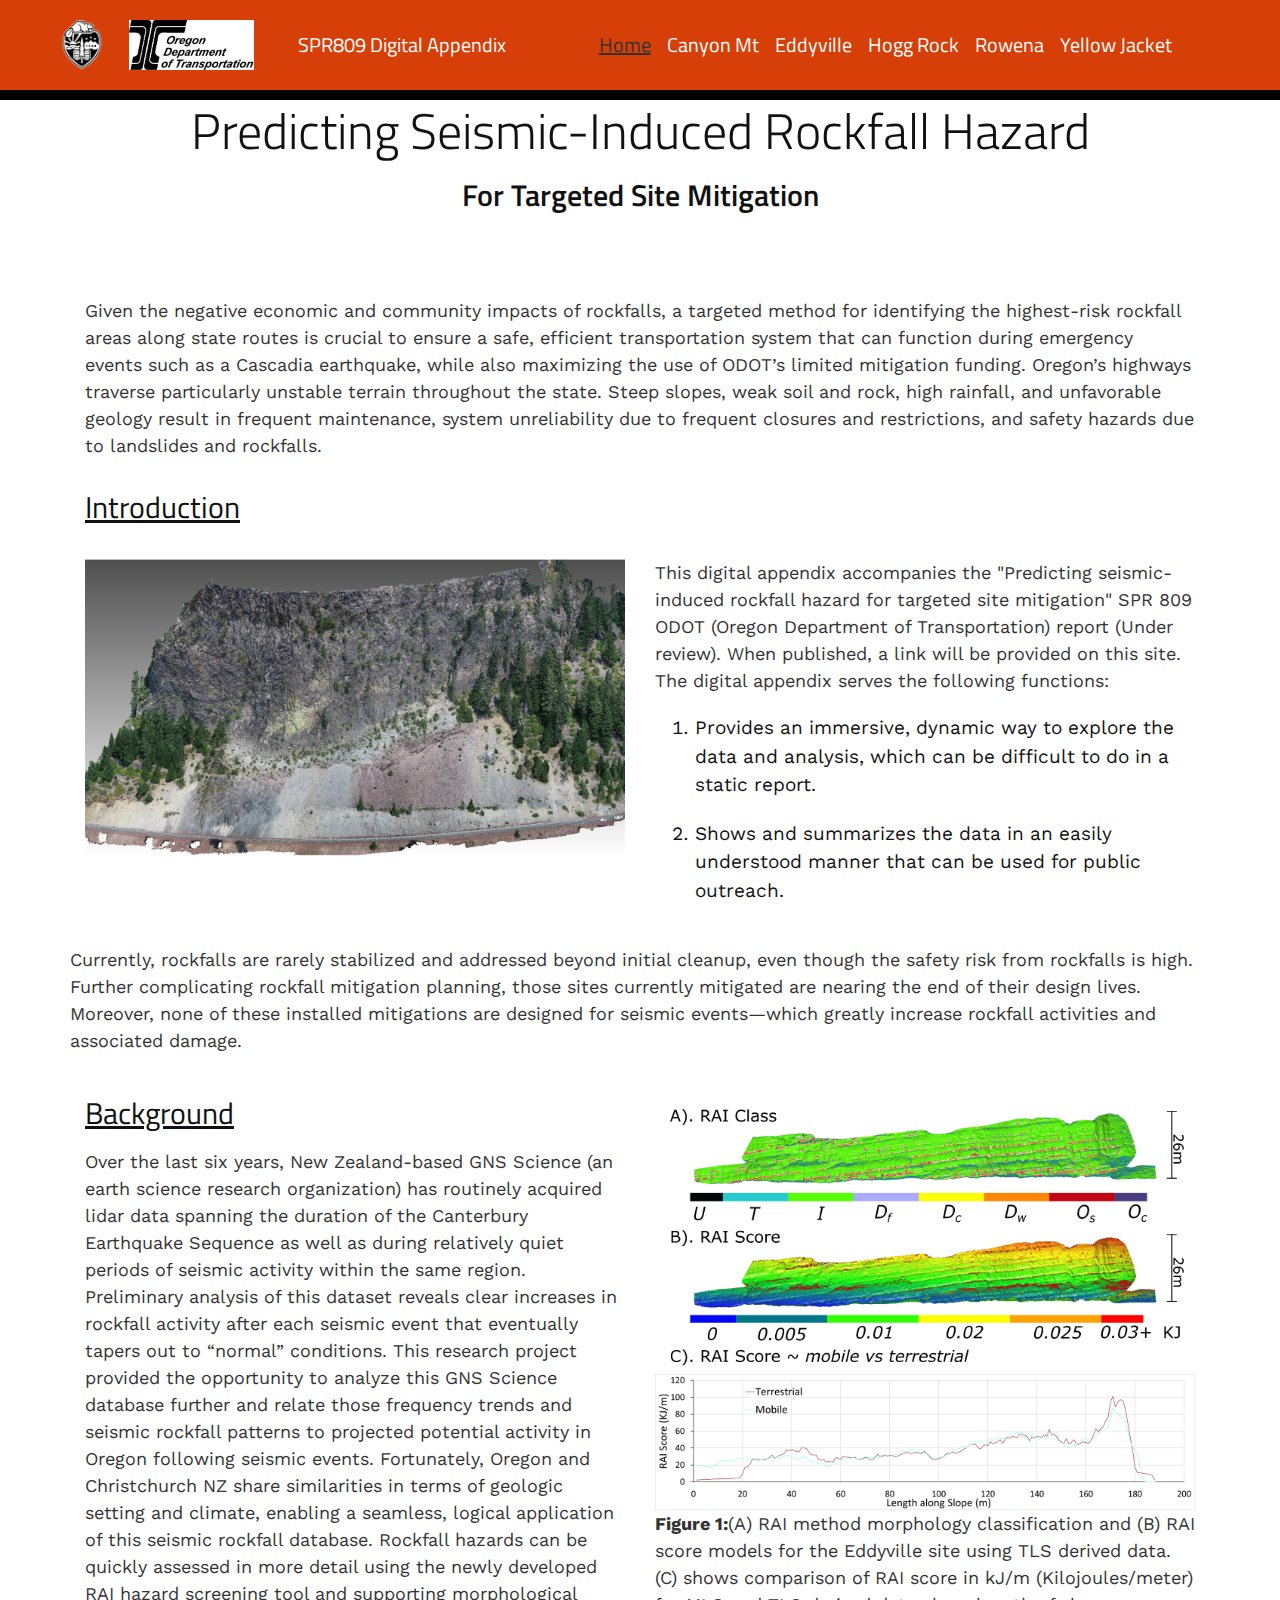
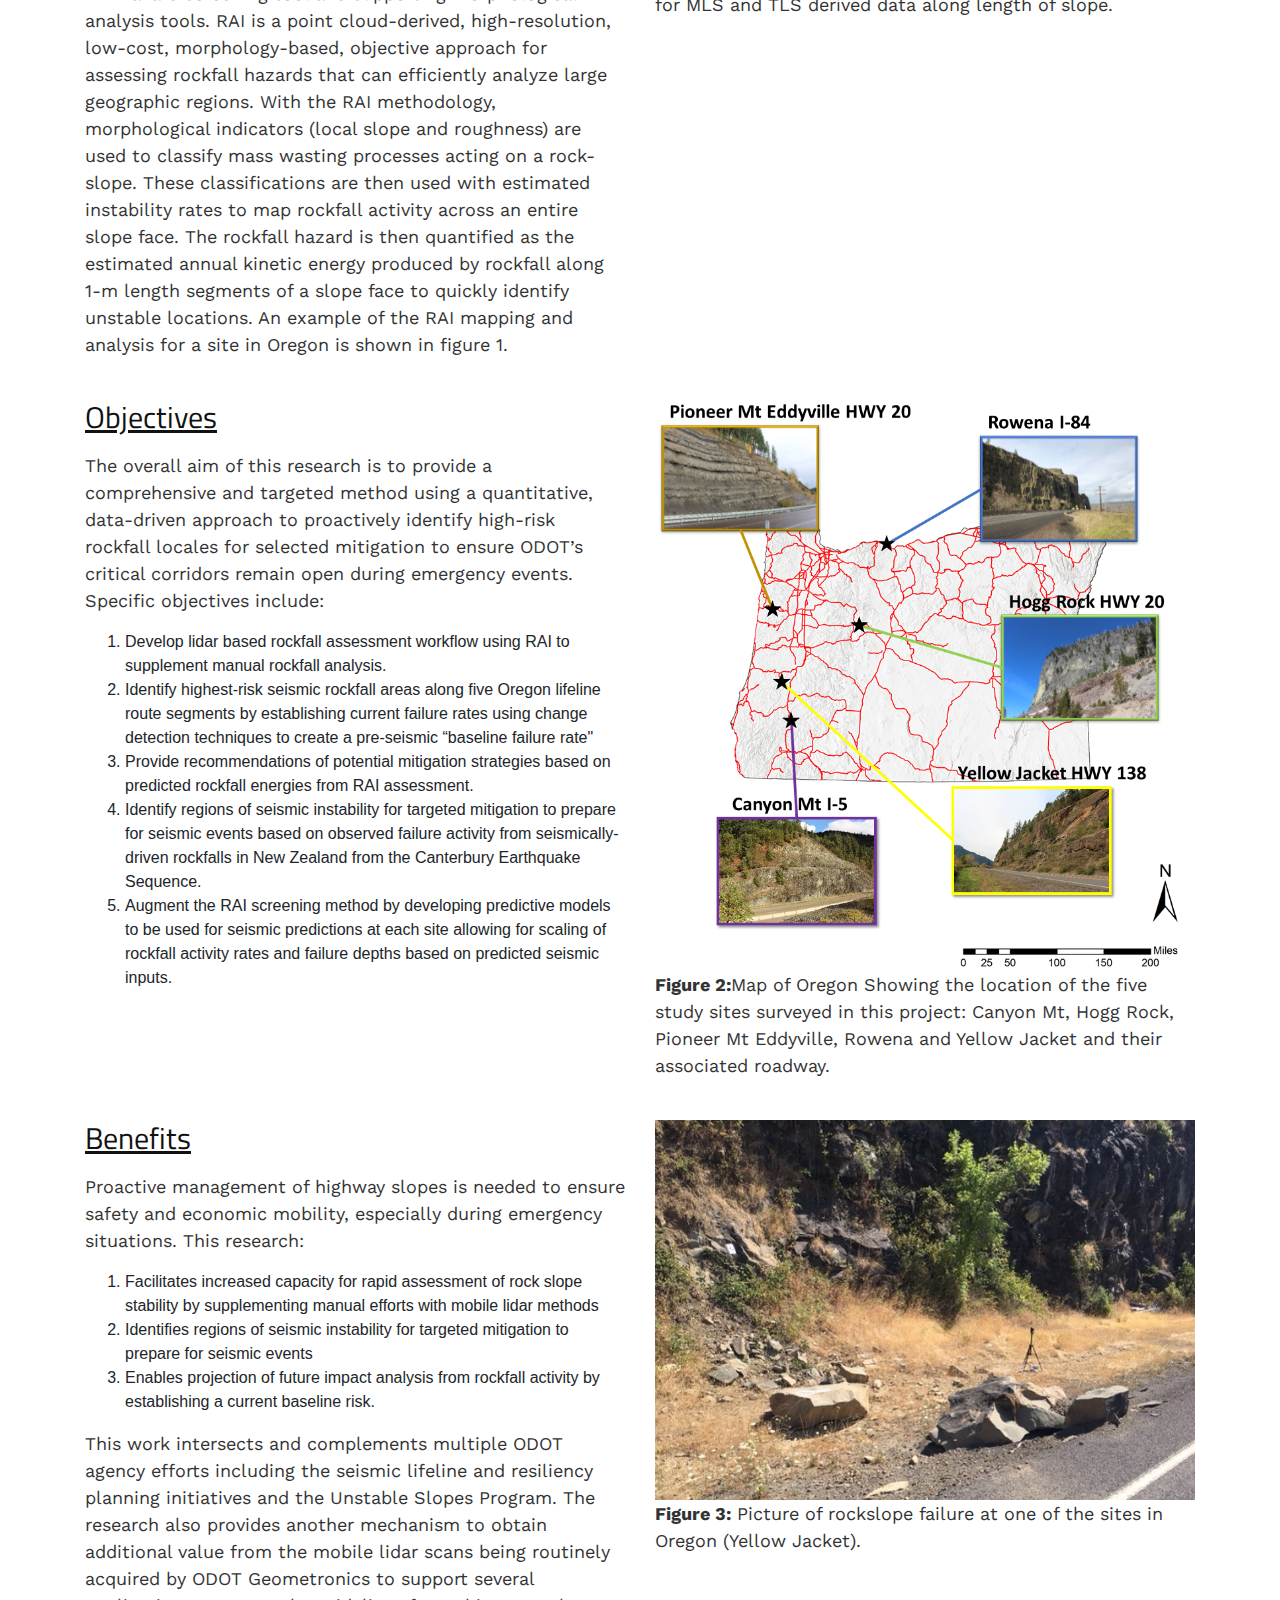
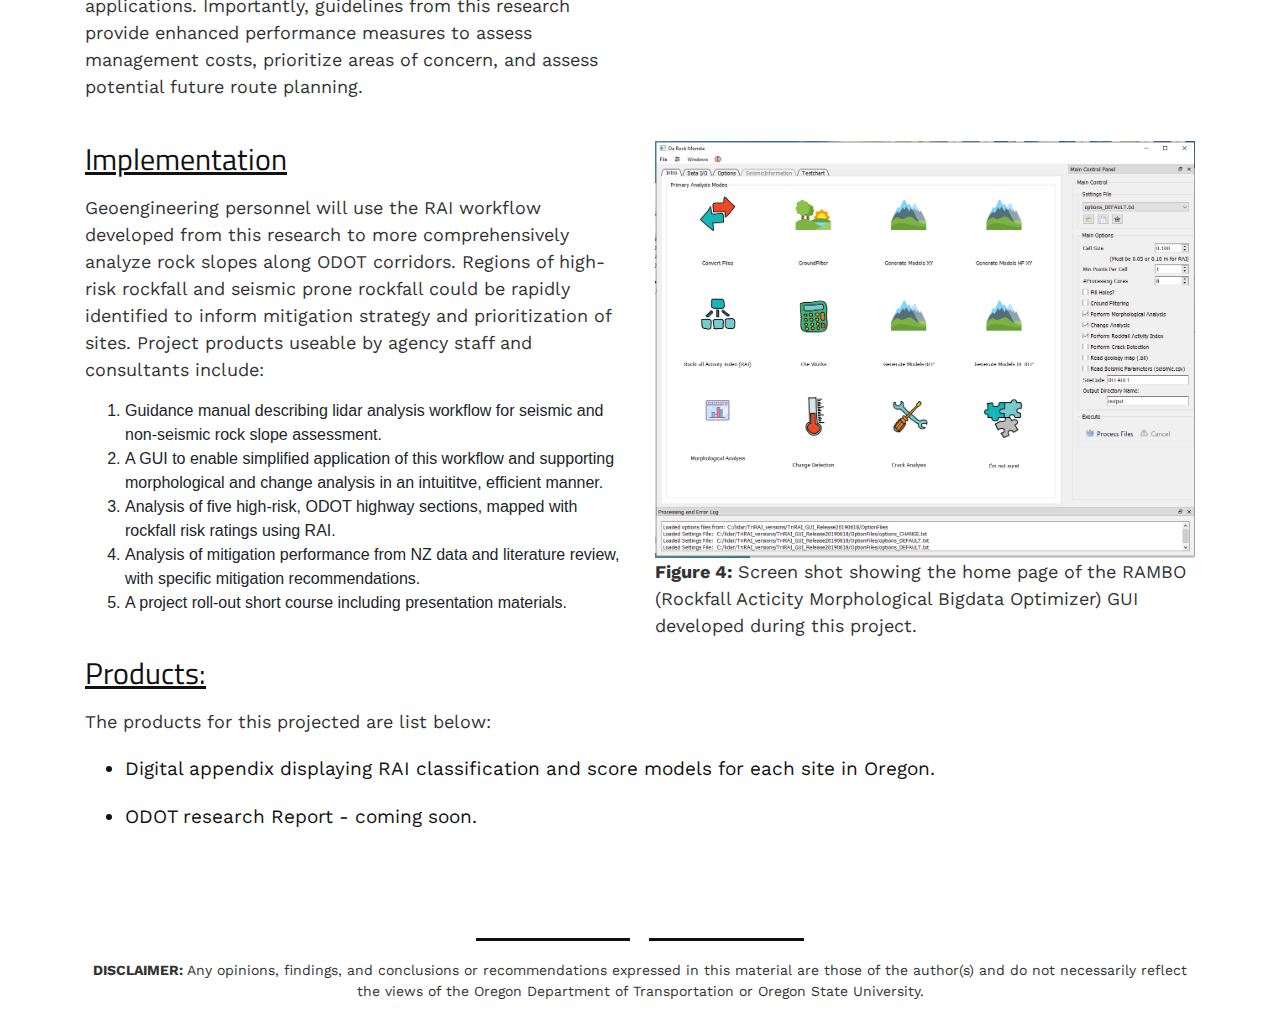
==== index.html @ 6c93e9c0 "v1.01" ====
<!DOCTYPE html>
<html lang="en" dir="ltr">
<head>
  <meta charset="utf-8">
  <meta name="viewport" content="width=device-width, initial-scale=1">
  <meta name="description" content="">
  <meta name="author" content="">
<meta name="viewport" content="width=device-width, initial-scale=1.0, user-scalable=no">
  <title>SPR809 Digital Appendix | Home</title>

  <link rel="stylesheet" href="./css/bootstrap.min.css">
  <link rel="stylesheet" type="text/css" href="https://stackpath.bootstrapcdn.com/font-awesome/4.7.0/css/font-awesome.min.css">
  <link rel="stylesheet" href="./css/addtocss.css">
  <link href="https://fonts.googleapis.com/css?family=Montserrat|Titillium+Web:200,200i,300,300i,400,400i,600,600i,700,700i,900|Work+Sans:300,400" rel="stylesheet">

<!-- Global site tag (gtag.js) - Google Analytics -->
<script async src="https://www.googletagmanager.com/gtag/js?id=UA-135674997-1"></script>
<script>
 window.dataLayer = window.dataLayer || [];
 function gtag(){dataLayer.push(arguments);}
 gtag('js', new Date());

 gtag('config', 'UA-135674997-1');
</script>
</head>
<body>
    <script src="./libs/jquery/jquery-3.1.1.js"></script>
   <script src="./js/bootstrap.min.js"></script>

  <nav class="navbar navbar-expand-lg navbar-light bg-light justify-content-center fixed-top custom-nav">
      <ul id="cover-images" class="navbar-nav justify-content-center">
          <li><img src="./img/logoOSU2.png" class="d-inline-block align-top mr-auto"></li>
          <li><img src="./img/ODOT_Logo.jpg" class="d-inline-block align-top mr-auto"></li>
      </ul>
      <a class="navbar-brand d-flex mr-auto" href="./" style="font-size:20px;">SPR809 Digital Appendix</a>
      <button class="navbar-toggler navbar-toggler-right" type="button" data-toggle="collapse" data-target=".navbar-collapse">
            <span class="navbar-toggler-icon"></span>
      </button>
        <div class="collapse navbar-collapse w-100" id="collapsingNavbar3">
            <ul class="navbar-nav w-100 justify-content-center">
                <li class="nav-item">
                    <a class="nav-link active" href="./" title="SPR809 Digital Appendix | Canyon Mt">Home</a>
                </li>
                <li class="nav-item">
                    <a class="nav-link" href="./canyon-mt" title="SPR809 Digital Appendix | Canyon Mt">Canyon Mt</a>
                </li>
                <li class="nav-item">
                    <a class="nav-link" href="./eddyville" title="SPR809 Digital Appendix | Eddyville">Eddyville</a>
                </li>
                <li class="nav-item">
                    <a class="nav-link" href="./hogg-rock" title="SPR809 Digital Appendix | Hogg Rock">Hogg Rock</a>
                </li>
                <li class="nav-item">
                    <a class="nav-link" href="./rowena" title="SPR809 Digital Appendix | Rowena">Rowena</a>
                </li>
                <li class="nav-item">
                    <a class="nav-link" href="./yellow-jacket" title="SPR809 Digital Appendix | Yellow Jacket">Yellow Jacket</a>
                </li>
            </ul>
        </div>
  </nav>
      <section id="project-intro">
        <h1>Predicting seismic-induced rockfall hazard</h1>
        <h5>For targeted site mitigation</h5>
        <div class="container">
        <p>
            Given the negative economic and community impacts of rockfalls, a targeted method for
            identifying the highest-risk rockfall areas along state routes is crucial to ensure a safe,
            efficient transportation system that can function during emergency events such as a Cascadia
            earthquake, while also maximizing the use of ODOT’s limited mitigation funding. Oregon’s
            highways traverse particularly unstable terrain throughout the state. Steep slopes, weak soil
            and rock, high rainfall, and unfavorable geology result in frequent maintenance, system
            unreliability due to frequent closures and restrictions, and safety hazards due to landslides
            and rockfalls.
         </p>
         </div>
      </section>
      <section id="coastal-content">
        <div class="container">
          <h5>Introduction</h5>
          <div class="row">
            <div class="col-lg-6">
              <img src="./img/hoggrock.png" style="width:100%;"
                        srcset='../img/hoggrock.png 1920w,
                        ./img/hoggrock.png 960w'
                        sizes="51vw">
            </div>
            <div class="col-lg-6">
              <p>
                  This digital appendix accompanies the "Predicting seismic-induced rockfall hazard for targeted site mitigation" SPR 809 ODOT
                  (Oregon Department of Transportation) report (Under review). When published, a link will be provided on this site.
                  The digital appendix serves the following functions:
              </p>
              <ol id="coastal-goals">
                  <li>Provides an immersive, dynamic way to explore the data and analysis, which can be difficult to do in a static report.</li>
                  <li>Shows and summarizes the data in an easily understood manner that can be used for public outreach.</li>
              </ol>
            </div>
          </div>
          <!--<div class="row">
            <em>blah blah quote sectioN? - ODOT 2014 statement</em>
        </div>-->
          <div class="row">
            <p>
                Currently, rockfalls are rarely stabilized and
                addressed beyond initial cleanup, even though the safety risk from rockfalls is high. Further
                complicating rockfall mitigation planning, those sites currently mitigated are nearing the end
                of their design lives. Moreover, none of these installed mitigations are designed for seismic
                events—which greatly increase rockfall activities and associated damage.
            </p>
          </div>
        </div>
        <div class="container">
          <div class="row">
            <div class="col-lg-6">
              <h5>Background</h5>
              <p>
                  Over the last six years, New Zealand-based GNS Science (an earth science research organization) has routinely acquired lidar data spanning the duration of the Canterbury Earthquake Sequence as well as during relatively quiet periods of seismic activity within the same region. Preliminary analysis of this dataset reveals clear increases in rockfall activity after each seismic event that eventually tapers out to “normal” conditions.
This research project provided the opportunity to analyze this GNS Science database further and relate those frequency trends and seismic rockfall patterns to projected potential activity in Oregon following seismic events. Fortunately, Oregon and Christchurch NZ share similarities in terms of geologic setting and climate, enabling a seamless, logical application of this seismic rockfall database.
Rockfall hazards can be quickly assessed in more detail using the newly developed RAI hazard screening tool and supporting morphological analysis tools. RAI is a point cloud-derived, high-resolution, low-cost, morphology-based, objective approach for assessing rockfall hazards that can efficiently analyze large geographic regions. With the RAI methodology, morphological indicators (local slope and roughness) are used to classify mass wasting processes acting on a rock-slope. These classifications are then used with estimated instability rates to map rockfall activity across an entire slope face. The rockfall hazard is then quantified as the estimated annual kinetic energy produced by rockfall along 1-m length segments of a slope face to quickly identify unstable locations.  An example of the RAI mapping and analysis for a site in Oregon is shown in figure 1.

              </p>
            </div>
            <div class="col-lg-6">
                <img src="./img/RAI_overview_eddyville.png" style="width:100%;"
                          srcset='./img/RAI_overview_eddyville.png 1920w,
                          ./img/RAI_overview_eddyville.png 960w'
                          sizes="51vw">
              <p><strong>Figure 1:</strong>(A) RAI method morphology classification and (B) RAI score models for the Eddyville site using TLS derived data.
                  (C) shows comparison of RAI score in kJ/m (Kilojoules/meter) for MLS and TLS derived data along length of slope.</p>
            </div>
          </div>
          <div class="row">
            <div class="col-md-6">
              <h5>Objectives</h5>
              <p>
                  The overall aim of this research is to provide a comprehensive and targeted method using a quantitative, data-driven approach to proactively identify high-risk rockfall locales for selected mitigation to ensure ODOT’s critical corridors remain open during emergency events. Specific objectives include:
              </P>
              <ol>
                  <li>Develop lidar based rockfall assessment workflow using RAI to supplement manual rockfall analysis.</li>
                  <li>Identify highest-risk seismic rockfall areas along five Oregon lifeline route segments by establishing current failure rates using change detection techniques to create a pre-seismic “baseline failure rate"</li>
                  <li>Provide recommendations of potential mitigation strategies based on predicted rockfall energies from RAI assessment.</li>
                  <li>Identify regions of seismic instability for targeted mitigation to prepare for seismic events based on observed failure activity from seismically-driven rockfalls in New Zealand from the Canterbury Earthquake Sequence.</li>
                  <li>Augment the RAI screening method by developing predictive models to be used for seismic predictions at each site allowing for scaling of rockfall activity rates and failure depths based on predicted seismic inputs.</li>
              </ol>
            </div>
            <div class="col-md-6">
                <img src="./img/site_overview.png" style="width:100%;"
                          srcset='./img/site_overview.png 1920w,
                          ./img/site_overview.png 960w'
                          sizes="51vw">
              <p><strong>Figure 2:</strong>Map of Oregon Showing the location of the five study sites surveyed in this project:
                  Canyon Mt, Hogg Rock, Pioneer Mt Eddyville, Rowena and Yellow Jacket and their associated roadway.</p>
            </div>
          </div>
          <div class="row">
            <div class="col-md-6">
              <h5>Benefits</h5>
              <p>
                  Proactive management of highway slopes is needed to ensure safety and economic mobility,
                  especially during emergency situations. This research:
              </p>
              <ol>
                  <li>
                      Facilitates increased capacity for rapid assessment of rock slope stability by
                      supplementing manual efforts with mobile lidar methods
                  </li>
                  <li>
                      Identifies regions of seismic instability for targeted mitigation to prepare for seismic events
                  </li>
                  <li>
                      Enables projection of future impact analysis from rockfall activity by establishing a current baseline risk.
                  </li>
              </ol>
              <p>
                  This work intersects and complements multiple ODOT agency efforts including the seismic lifeline and resiliency
                  planning initiatives and the Unstable Slopes Program. The research also provides another mechanism to obtain
                  additional value from the mobile lidar scans being routinely acquired by ODOT Geometronics to support several applications.
                  Importantly, guidelines from this research provide enhanced performance measures to assess management costs,
                  prioritize areas of concern, and assess potential future route planning.
              </p>
            </div>
            <div class="col-md-6">
              <img src="./img/yellow_jacket_failure2.jpg" style="width:100%;"
                        srcset='./img/yellow_jacket_failure2.jpg 1920w,
                        ./img/yellow_jacket_failure2.jpg 960w'
                        sizes="51vw">
              <p><strong>Figure 3:</strong> Picture of rockslope failure at one of the sites in Oregon (Yellow Jacket).
              </p>
            </div>
          </div>
          <div class="row">
            <div class="col-md-6">
              <h5>Implementation</h5>
              <p>
                  Geoengineering personnel will use the RAI workflow developed from this research to more comprehensively
                  analyze rock slopes along ODOT corridors. Regions of high-risk rockfall and seismic prone rockfall
                  could be rapidly identified to inform mitigation strategy and prioritization of sites.
                  Project products useable by agency staff and consultants include:
              </p>
              <ol>
                <li>Guidance manual describing lidar analysis workflow for seismic and non-seismic rock slope assessment.</li>
                <li>A GUI to enable simplified application of this workflow and supporting morphological and change analysis in an intuititve, efficient manner.</li>
                <li>Analysis of five high-risk, ODOT highway sections, mapped with rockfall risk ratings using RAI.</li>
                <li>Analysis of mitigation performance from NZ data and literature review, with specific mitigation recommendations.</li>
                <li>A project roll-out short course including presentation materials.</li>
              </ol>
            </div>
            <div class="col-md-6">
              <img src="./img/RAMBO_GUI.png" style="width:100%;"
                        srcset='./img/RAMBO_GUI.png 1920w,
                        ./img/RAMBO_GUI.png 960w'
                        sizes="51vw">
              <p><strong>Figure 4:</strong> Screen shot showing the home page of the RAMBO (Rockfall Acticity Morphological Bigdata Optimizer) GUI developed
              during this project.</p>
            </div>
          </div>
        </div>
      </section>
      <section id="coastal-content">
        <div class="container">
        <h5>Products:</h5>
        <p>The products for this projected are list below:</p>
        <ul id=coastal-goals>
          <li>Digital appendix displaying RAI classification and score models for each site in Oregon.</li>
          <li>ODOT research Report - coming soon.</li>
        </ul>
        </div>
      </section>
      <section id="coastal-content">
          <div class="container">
              <!--<p>Thanks to OSU/ODOT</p>
              <p>Picture of everyone together?</p>-->
              <h5 id="return"><a href="./">Return to Digital Portfolio</a></h5>
              <p id="disclaimer"><strong>DISCLAIMER:</strong> Any opinions, findings, and conclusions or recommendations expressed in this material
                  are those of the author(s) and do not necessarily reflect the views of the Oregon Department of Transportation or Oregon State University.</p>
          </div>
      </section>
    </body>
</html>
---- css/addtocss.css ----
body{
    height:100%;
}
.scene_header_title{
    font-family: 'Titillium Web' ,sans-serif;
    font-weight: 300;
    font-size: 3vmin;
    text-transform: capitalize;
    margin-left: 1vmin;
    margin-right: 1vmin;
    justify-content:center;
    color: #111;
}

.scene_header {
    color: #111;
}

#scene_list{
    border:  2px solid rgba(0, 0, 0, 0.5);
    z-index: 1;
    position: inline;
    background-color: #fff;
    margin-bottom: 2vh;
}

#scene_list :hover{
    background-color: #D73F09;
    color:#fff;
}

.scene_item{
    border:none;
}

/*potree sidebar*/

.divider{
  color:  #D73F09;
}

.pv-menu-list li{
  color:#111;
  line-height: 1.5em;
  font-size: 17px;
  font-family: 'Work Sans', sans-serif;
}

#potree_menu h3{
  text-align: center;
  color:#111;
  padding-bottom: 1vh;
  font-family: 'Titillium Web' ,sans-serif;
  font-weight: 300;
  font-size: 20px;
  text-transform: capitalize;
  text-decoration: none;
  text-shadow: none;
}

.accordion{
    background-color: #fff;
    color:#333;
    border: none;
}

.accordion > h3{
    background-color: #D73F09;

    color:#fff!important;
}

.button-icon:hover{
	background-color: #D73F09;
}

.measurement_content{
	background-color: #fff;
    border-top: rgba(0, 0, 0, 1) 2px solid;
    border-bottom:rgba(0, 0, 0, 1) 2px solid;
}


/*Below for RAI model only*/

/*GLOBAL*/

h1 {
    text-align: center;
    color:#111;
    padding-bottom: 1vh;
    font-family: 'Titillium Web' ,sans-serif;
    font-weight: 300;
    font-size: 50px;
    text-transform: capitalize;
}

p {
    color:#333;
    line-height: 1.5em;
    font-size: 18px;
    font-family: 'Work Sans', sans-serif;
}
a{
   color: #fff !important;
}

.custom-nav{
    border-bottom: rgba(0, 0, 0, 1) 10px solid;
    background-color: #D73F09 !important;
    min-height: 100px;
}

.custom-nav a{
    font-family: 'Titillium Web' ,sans-serif;
    font-weight: 400;
    font-size: 20px;
    color:#fff;
}

.custom-nav a:hover, .custom-nav a.active{
  color:#333!important;
  text-decoration: underline;
}

.custom-nav img{
    height: 50px;
}

#cover-images{
    margin: auto 2.5vw;
}
#cover-images li{
    margin: auto 1vw;
}

.modal-body a{
    color:#D73F09!important;
}

.modal-header-success {
    color:#fff;
    padding:9px 15px;
    border-bottom:3px solid #000;
    background-color:#D73F09;
    -webkit-border-top-left-radius: 5px;
    -webkit-border-top-right-radius: 5px;
    -moz-border-radius-topleft: 5px;
    -moz-border-radius-topright: 5px;
    border-top-left-radius: 5px;
    border-top-right-radius: 5px;
}

.modal-header-success h4{
  padding-bottom: 1vh;
  font-family: 'Titillium Web' ,sans-serif;
  font-weight: 300;
  font-size: 30px;
  text-transform: capitalize;
}

.modal-body h5{
  font-size: 25px;
  line-height: 1.5em;
  color: #111;
  font-family: 'Titillium Web' ,sans-serif;
  font-weight: 300;
  text-transform: capitalize;
  text-decoration: underline;
}

.modal-body p, .modal-body li{
  color:#333;
  line-height: 1.5em;
  font-size: 15px;
  font-family: 'Work Sans', sans-serif;
}

/*scalebars*/

#raiclasscontainer{
    position: absolute;
    bottom:0vh;
    z-index: 1;
}

#raiclasstitle{
    width: 10vw;
    text-align:center;
    text-decoration:underline;
    font-size:30px;
    background-color:#fff;
    margin-left: 23.5vw;
}

.info-popup:hover{
    color:#D73F09 !important;
    cursor: pointer;
}

#raiscorecontainer{
    position: absolute;
    right:1vw;
    z-index: 1;
    top: 120px;
}

#raiscoretitle{
    text-align:center;
    text-decoration:underline;
    font-size:3vmin;
    padding-bottom:none;
    background-color:#fff;
}

#raiscorebar{
    max-height:55vh;
    background-color: #fff;
}

.scalebar {
    position: relative;
    display: inline-block;
}

.scalebar .scalebartext{
    visibility: hidden;
    position: absolute;
    z-index: 1;
    bottom: 100%;
    left: 50%;
    margin-left: -4vw;
    color:#D73F09;
    font-size: 25px;
    font-family: 'Titillium Web' ,sans-serif;
    font-weight: 400;
    text-transform: capitalize;
    text-align: center;
    background-color: #fff;
    width:8vw;
}

.scalebar:hover .scalebartext{
    visibility: visible;
}

.endbar{
    width:4vw;
}

.midbar{
    width:8vw;
}

/*Home Page*/

#project-intro{
    margin-top: 100px;
}

#project-intro h5{
    text-align: center;
    color:#111;
    padding-bottom: 1vh;
    font-family: 'Titillium Web' ,sans-serif;
    font-weight: 600;
    font-size: 30px;
    text-transform: capitalize;
}

#project-intro .container{
    margin-top: 75px;
    margin-bottom: 30px;
}

#coastal-content h5{
    color:#111;
    padding-bottom: 1vh;
    font-family: 'Titillium Web' ,sans-serif;
    font-weight: 400;
    font-size: 30px;
    text-transform: capitalize;
    text-decoration: underline;
}

#coastal-content .row{
    margin-top: 25px;
}

#coastal-content #coastal-goals li{
    color: #111;
    font-size: 19px;
    margin-top: 20px;
    line-height: 1.5em;
    font-family: 'Work Sans', sans-serif;
}

#coastal-content .figure{
    margin-bottom: 75px;
}

#return{
    margin-top: 75px;
    text-align: center;
}

#disclaimer {
    font-size: 14px;
    text-align: center;
}
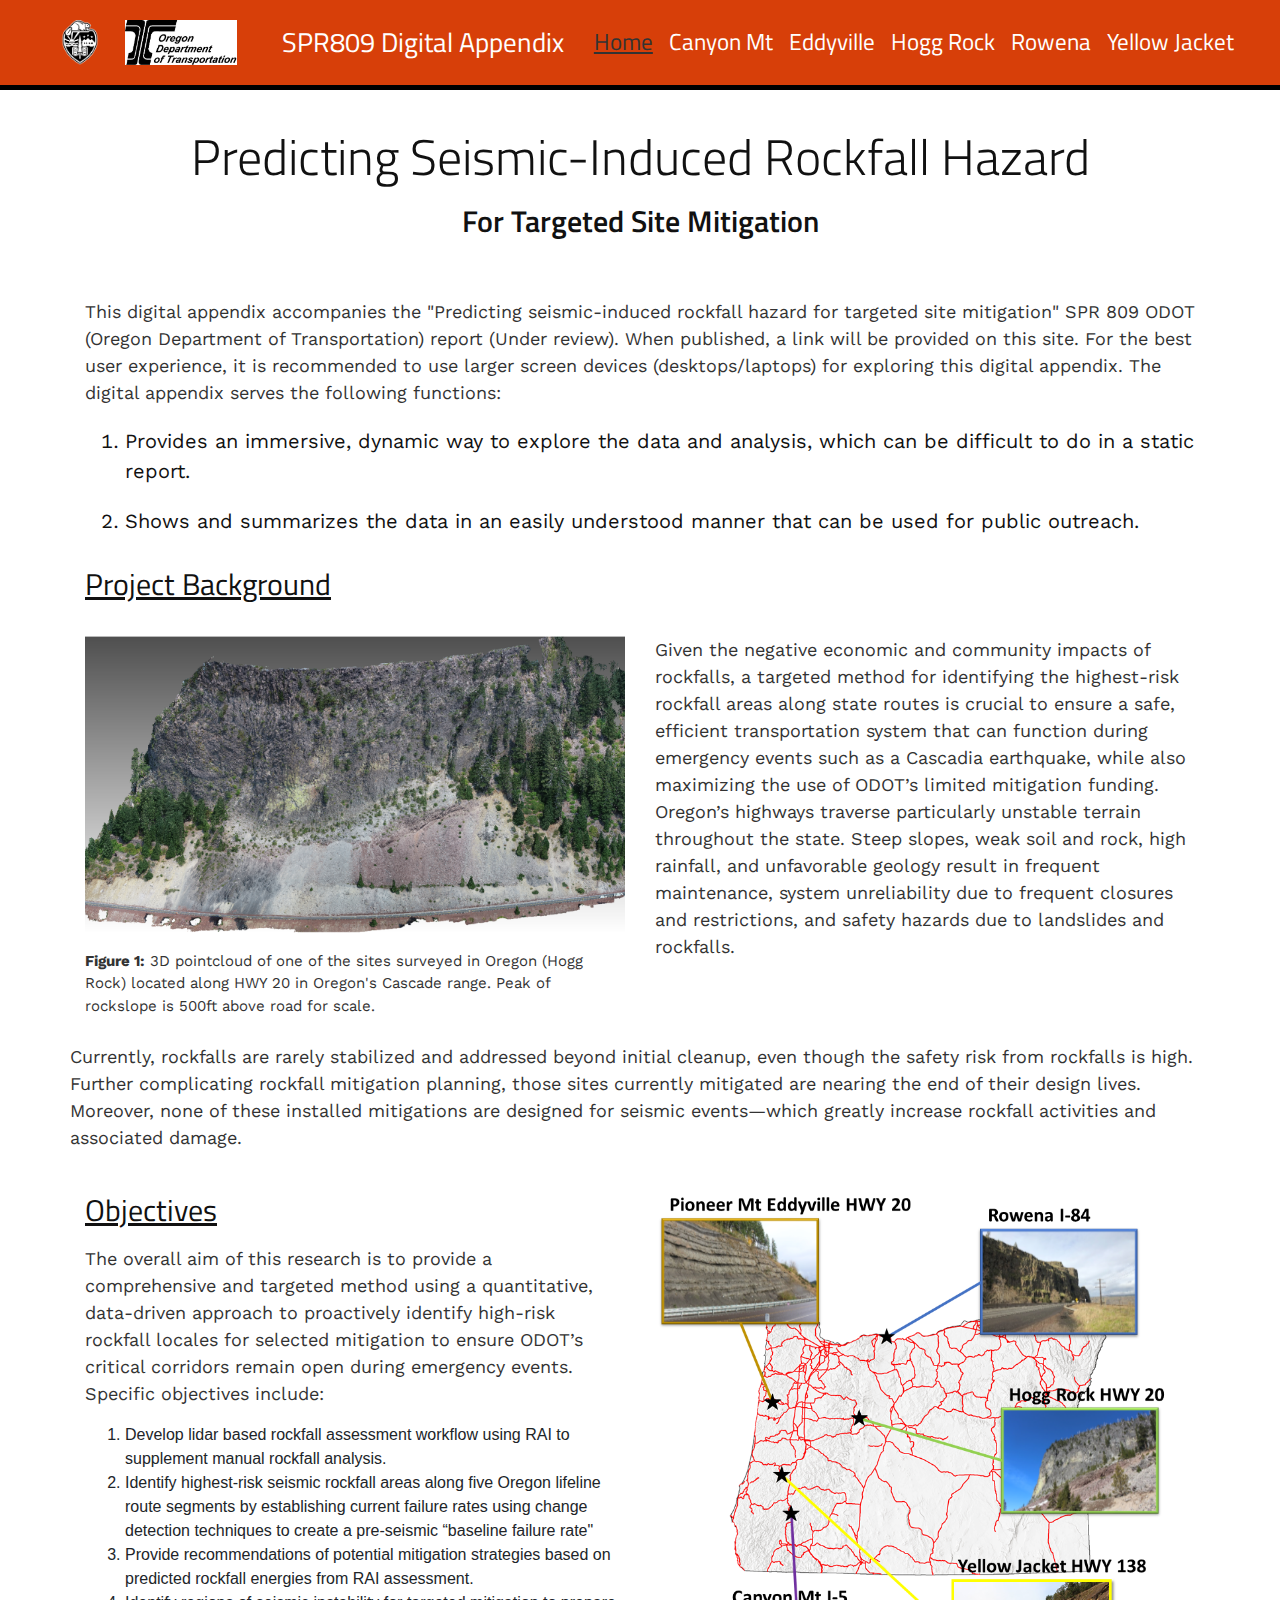
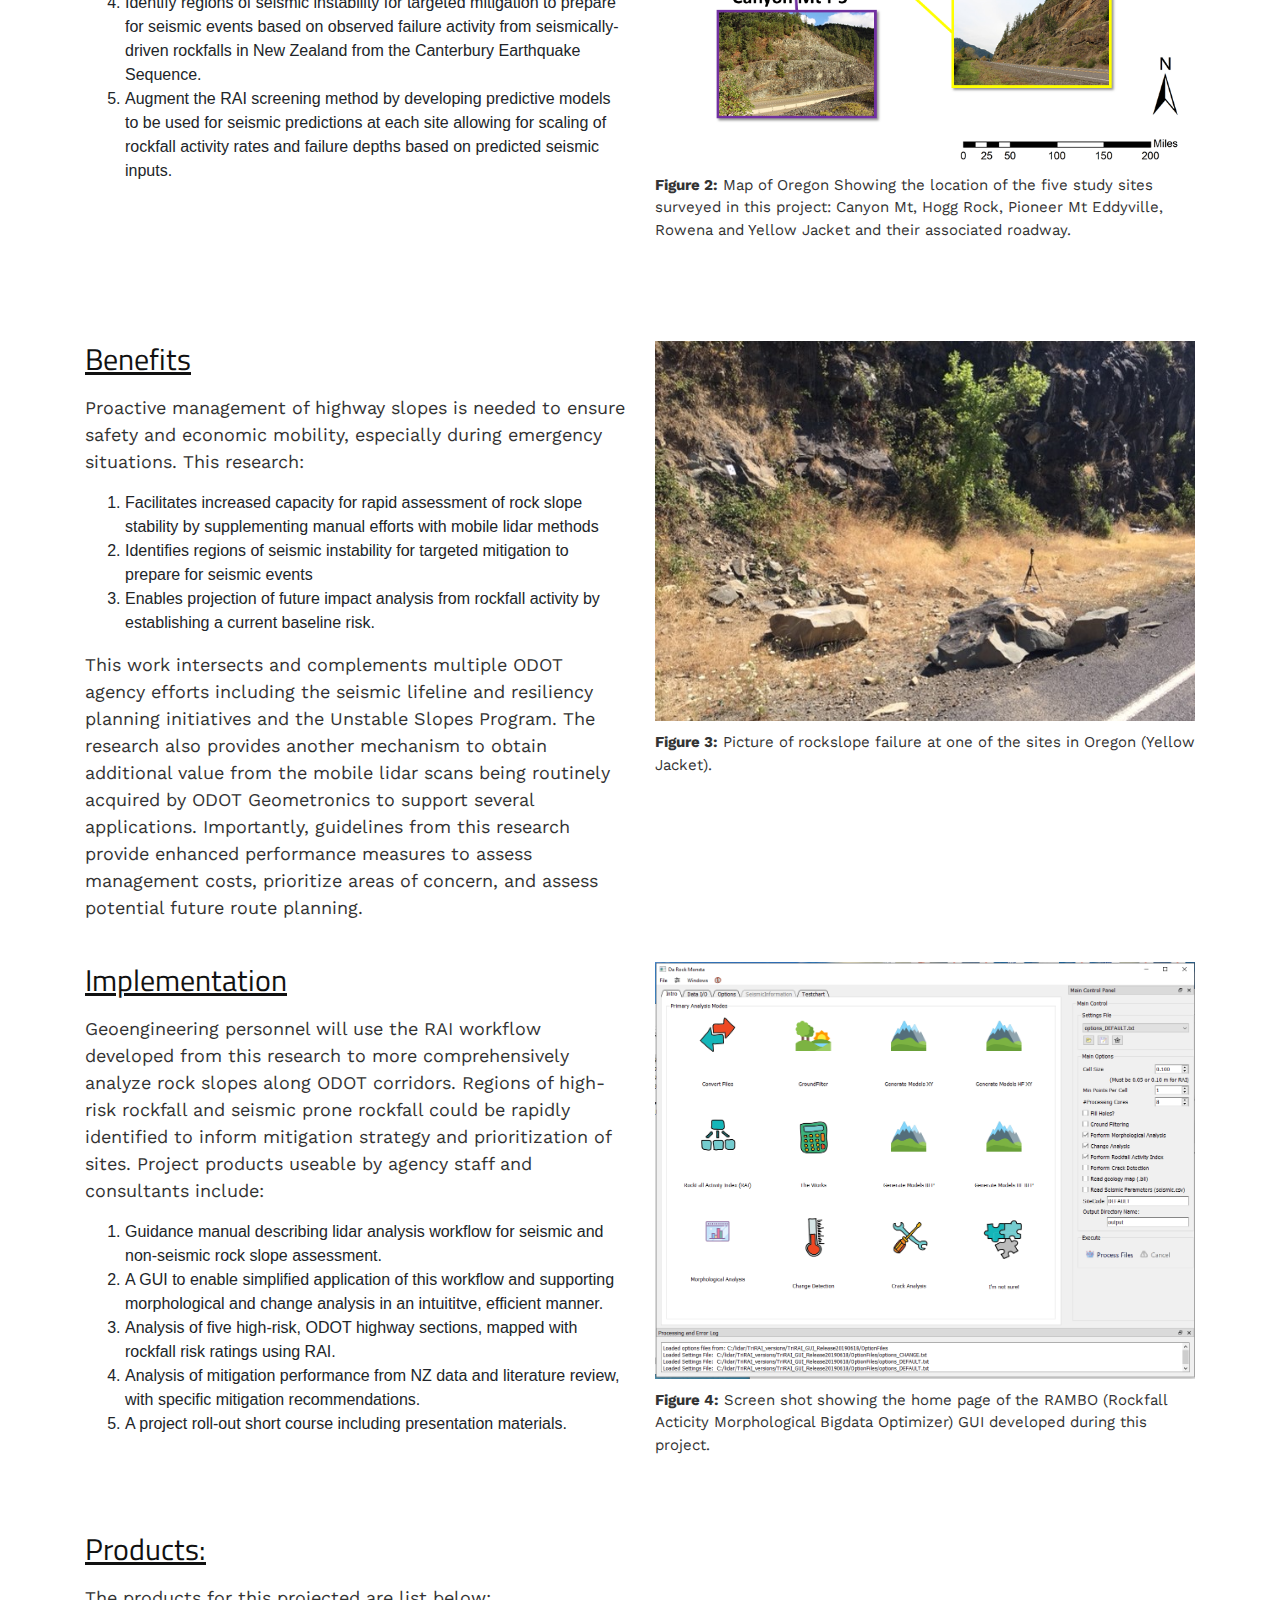
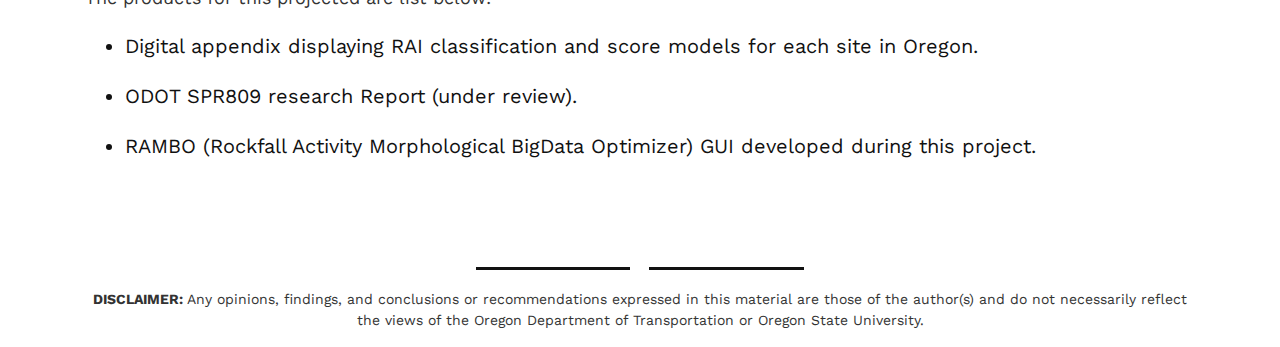
==== commit 1a467b83: "v1.02" ====
--- a/index.html
+++ b/index.html
@@ -64,37 +64,40 @@
         <h5>For targeted site mitigation</h5>
         <div class="container">
         <p>
-            Given the negative economic and community impacts of rockfalls, a targeted method for
-            identifying the highest-risk rockfall areas along state routes is crucial to ensure a safe,
-            efficient transportation system that can function during emergency events such as a Cascadia
-            earthquake, while also maximizing the use of ODOT’s limited mitigation funding. Oregon’s
-            highways traverse particularly unstable terrain throughout the state. Steep slopes, weak soil
-            and rock, high rainfall, and unfavorable geology result in frequent maintenance, system
-            unreliability due to frequent closures and restrictions, and safety hazards due to landslides
-            and rockfalls.
-         </p>
+          This digital appendix accompanies the "Predicting seismic-induced rockfall hazard for targeted site mitigation" SPR 809 ODOT
+          (Oregon Department of Transportation) report (Under review). When published, a link will be provided on this site.
+          For the best user experience, it is recommended to use larger screen devices (desktops/laptops) for exploring this digital appendix.
+          The digital appendix serves the following functions:
+      </p>
+      <ol id="coastal-goals">
+          <li>Provides an immersive, dynamic way to explore the data and analysis, which can be difficult to do in a static report.</li>
+          <li>Shows and summarizes the data in an easily understood manner that can be used for public outreach.</li>
+      </ol>
          </div>
       </section>
       <section id="coastal-content">
         <div class="container">
-          <h5>Introduction</h5>
+          <h5>Project Background</h5>
           <div class="row">
             <div class="col-lg-6">
               <img src="./img/hoggrock.png" style="width:100%;"
                         srcset='../img/hoggrock.png 1920w,
                         ./img/hoggrock.png 960w'
                         sizes="51vw">
+                        <p class="figure no-figure-margin"><strong>Figure 1:</strong> 3D pointcloud of one of the sites surveyed in Oregon
+                        (Hogg Rock) located along HWY 20 in Oregon's Cascade range. Peak of rockslope is 500ft above road for scale.</p>
             </div>
             <div class="col-lg-6">
               <p>
-                  This digital appendix accompanies the "Predicting seismic-induced rockfall hazard for targeted site mitigation" SPR 809 ODOT
-                  (Oregon Department of Transportation) report (Under review). When published, a link will be provided on this site.
-                  The digital appendix serves the following functions:
-              </p>
-              <ol id="coastal-goals">
-                  <li>Provides an immersive, dynamic way to explore the data and analysis, which can be difficult to do in a static report.</li>
-                  <li>Shows and summarizes the data in an easily understood manner that can be used for public outreach.</li>
-              </ol>
+                Given the negative economic and community impacts of rockfalls, a targeted method for
+                identifying the highest-risk rockfall areas along state routes is crucial to ensure a safe,
+                efficient transportation system that can function during emergency events such as a Cascadia
+                earthquake, while also maximizing the use of ODOT’s limited mitigation funding. Oregon’s
+                highways traverse particularly unstable terrain throughout the state. Steep slopes, weak soil
+                and rock, high rainfall, and unfavorable geology result in frequent maintenance, system
+                unreliability due to frequent closures and restrictions, and safety hazards due to landslides
+                and rockfalls.
+             </p>
             </div>
           </div>
           <!--<div class="row">
@@ -111,25 +114,6 @@
           </div>
         </div>
         <div class="container">
-          <div class="row">
-            <div class="col-lg-6">
-              <h5>Background</h5>
-              <p>
-                  Over the last six years, New Zealand-based GNS Science (an earth science research organization) has routinely acquired lidar data spanning the duration of the Canterbury Earthquake Sequence as well as during relatively quiet periods of seismic activity within the same region. Preliminary analysis of this dataset reveals clear increases in rockfall activity after each seismic event that eventually tapers out to “normal” conditions.
-This research project provided the opportunity to analyze this GNS Science database further and relate those frequency trends and seismic rockfall patterns to projected potential activity in Oregon following seismic events. Fortunately, Oregon and Christchurch NZ share similarities in terms of geologic setting and climate, enabling a seamless, logical application of this seismic rockfall database.
-Rockfall hazards can be quickly assessed in more detail using the newly developed RAI hazard screening tool and supporting morphological analysis tools. RAI is a point cloud-derived, high-resolution, low-cost, morphology-based, objective approach for assessing rockfall hazards that can efficiently analyze large geographic regions. With the RAI methodology, morphological indicators (local slope and roughness) are used to classify mass wasting processes acting on a rock-slope. These classifications are then used with estimated instability rates to map rockfall activity across an entire slope face. The rockfall hazard is then quantified as the estimated annual kinetic energy produced by rockfall along 1-m length segments of a slope face to quickly identify unstable locations.  An example of the RAI mapping and analysis for a site in Oregon is shown in figure 1.
-
-              </p>
-            </div>
-            <div class="col-lg-6">
-                <img src="./img/RAI_overview_eddyville.png" style="width:100%;"
-                          srcset='./img/RAI_overview_eddyville.png 1920w,
-                          ./img/RAI_overview_eddyville.png 960w'
-                          sizes="51vw">
-              <p><strong>Figure 1:</strong>(A) RAI method morphology classification and (B) RAI score models for the Eddyville site using TLS derived data.
-                  (C) shows comparison of RAI score in kJ/m (Kilojoules/meter) for MLS and TLS derived data along length of slope.</p>
-            </div>
-          </div>
           <div class="row">
             <div class="col-md-6">
               <h5>Objectives</h5>
@@ -149,7 +133,7 @@
                           srcset='./img/site_overview.png 1920w,
                           ./img/site_overview.png 960w'
                           sizes="51vw">
-              <p><strong>Figure 2:</strong>Map of Oregon Showing the location of the five study sites surveyed in this project:
+              <p class="figure"><strong>Figure 2:</strong> Map of Oregon Showing the location of the five study sites surveyed in this project:
                   Canyon Mt, Hogg Rock, Pioneer Mt Eddyville, Rowena and Yellow Jacket and their associated roadway.</p>
             </div>
           </div>
@@ -185,7 +169,7 @@
                         srcset='./img/yellow_jacket_failure2.jpg 1920w,
                         ./img/yellow_jacket_failure2.jpg 960w'
                         sizes="51vw">
-              <p><strong>Figure 3:</strong> Picture of rockslope failure at one of the sites in Oregon (Yellow Jacket).
+              <p class="figure"><strong>Figure 3:</strong> Picture of rockslope failure at one of the sites in Oregon (Yellow Jacket).
               </p>
             </div>
           </div>
@@ -211,7 +195,7 @@
                         srcset='./img/RAMBO_GUI.png 1920w,
                         ./img/RAMBO_GUI.png 960w'
                         sizes="51vw">
-              <p><strong>Figure 4:</strong> Screen shot showing the home page of the RAMBO (Rockfall Acticity Morphological Bigdata Optimizer) GUI developed
+              <p class="figure"><strong>Figure 4:</strong> Screen shot showing the home page of the RAMBO (Rockfall Acticity Morphological Bigdata Optimizer) GUI developed
               during this project.</p>
             </div>
           </div>
@@ -223,7 +207,8 @@
         <p>The products for this projected are list below:</p>
         <ul id=coastal-goals>
           <li>Digital appendix displaying RAI classification and score models for each site in Oregon.</li>
-          <li>ODOT research Report - coming soon.</li>
+          <li>ODOT SPR809 research Report (under review).</li>
+          <li>RAMBO (Rockfall Activity Morphological BigData Optimizer) GUI developed during this project.</li>
         </ul>
         </div>
       </section>
--- a/css/addtocss.css
+++ b/css/addtocss.css
@@ -21,7 +21,7 @@
     z-index: 1;
     position: inline;
     background-color: #fff;
-    margin-bottom: 2vh;
+    margin-bottom: 1vh;
 }
 
 #scene_list :hover{
@@ -106,15 +106,19 @@
 }
 
 .custom-nav{
-    border-bottom: rgba(0, 0, 0, 1) 10px solid;
+    border-bottom: rgba(0, 0, 0, 1) 5px solid;
     background-color: #D73F09 !important;
-    min-height: 100px;
+    min-height: 10vh;
+}
+
+.navbar-brand{
+    font-size:3vmin!important;
 }
 
 .custom-nav a{
     font-family: 'Titillium Web' ,sans-serif;
     font-weight: 400;
-    font-size: 20px;
+    font-size: 2.5vmin;
     color:#fff;
 }
 
@@ -124,7 +128,8 @@
 }
 
 .custom-nav img{
-    height: 50px;
+    height: 5vh;
+    max-height: 50px;
 }
 
 #cover-images{
@@ -188,7 +193,7 @@
     width: 10vw;
     text-align:center;
     text-decoration:underline;
-    font-size:30px;
+    font-size:3vmin;
     background-color:#fff;
     margin-left: 23.5vw;
 }
@@ -202,7 +207,8 @@
     position: absolute;
     right:1vw;
     z-index: 1;
-    top: 120px;
+    top: 10vh;
+    margin-top:5px;
 }
 
 #raiscoretitle{
@@ -216,6 +222,10 @@
 #raiscorebar{
     max-height:55vh;
     background-color: #fff;
+    justify-content: right;
+    align-self: right;
+    align-content: right;
+    align-items: right;
 }
 
 .scalebar {
@@ -231,7 +241,7 @@
     left: 50%;
     margin-left: -4vw;
     color:#D73F09;
-    font-size: 25px;
+    font-size: 2.5vmin;
     font-family: 'Titillium Web' ,sans-serif;
     font-weight: 400;
     text-transform: capitalize;
@@ -255,7 +265,7 @@
 /*Home Page*/
 
 #project-intro{
-    margin-top: 100px;
+    margin-top: 14vh;
 }
 
 #project-intro h5{
@@ -269,7 +279,7 @@
 }
 
 #project-intro .container{
-    margin-top: 75px;
+    margin-top: 50px;
     margin-bottom: 30px;
 }
 
@@ -287,9 +297,9 @@
     margin-top: 25px;
 }
 
-#coastal-content #coastal-goals li{
+#coastal-goals li{
     color: #111;
-    font-size: 19px;
+    font-size: 20px;
     margin-top: 20px;
     line-height: 1.5em;
     font-family: 'Work Sans', sans-serif;
@@ -299,6 +309,15 @@
     margin-bottom: 75px;
 }
 
+.figure{
+  margin-top:10px;
+  font-size: 15px;
+}
+
+.no-figure-margin{
+  margin-bottom: 0px!important;
+}
+
 #return{
     margin-top: 75px;
     text-align: center;
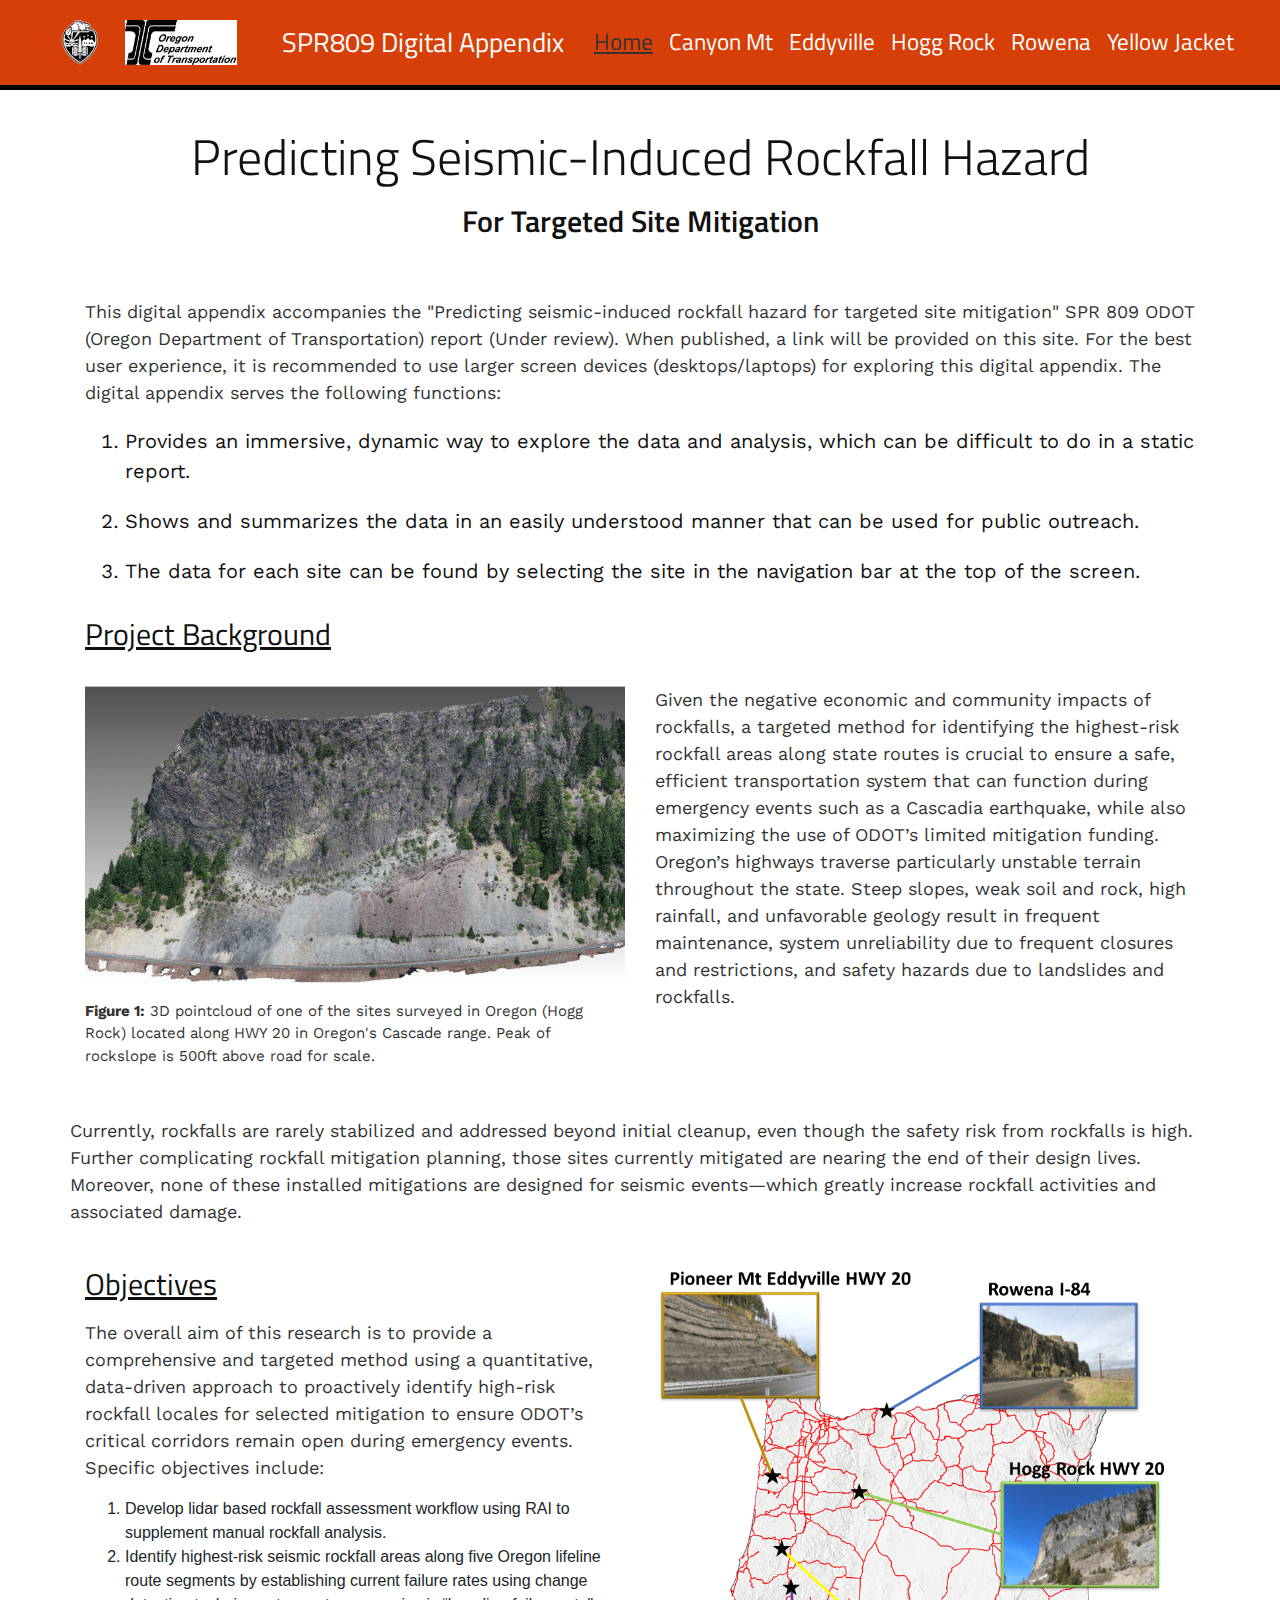
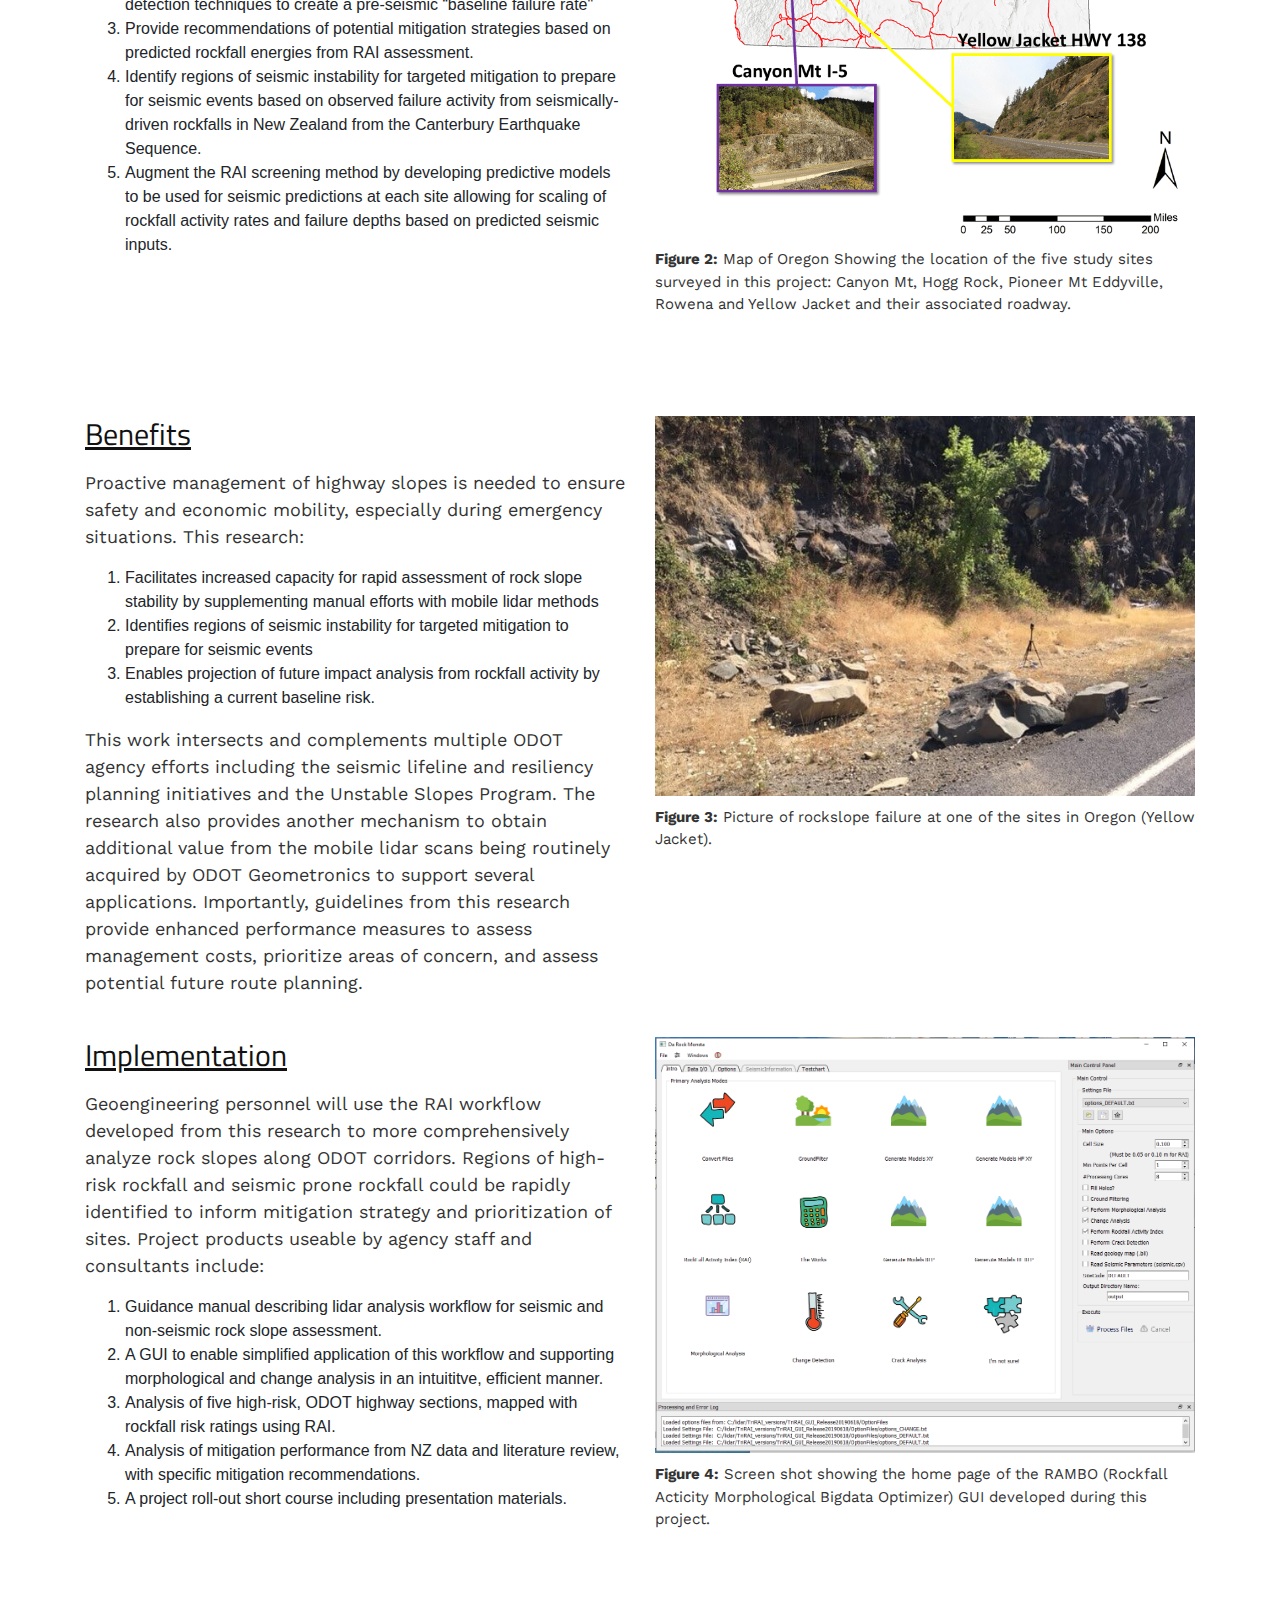
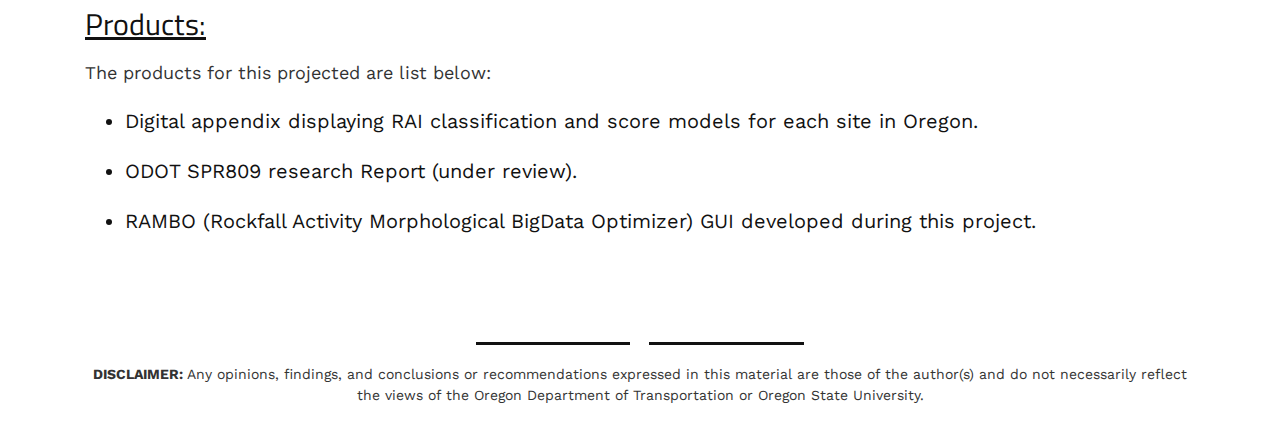
==== commit a3a9d01b: "v1.03" ====
--- a/index.html
+++ b/index.html
@@ -72,6 +72,7 @@
       <ol id="coastal-goals">
           <li>Provides an immersive, dynamic way to explore the data and analysis, which can be difficult to do in a static report.</li>
           <li>Shows and summarizes the data in an easily understood manner that can be used for public outreach.</li>
+          <li>The data for each site can be found by selecting the site in the navigation bar at the top of the screen.</li>
       </ol>
          </div>
       </section>
--- a/css/addtocss.css
+++ b/css/addtocss.css
@@ -1,6 +1,7 @@
 body{
     height:100%;
 }
+
 .scene_header_title{
     font-family: 'Titillium Web' ,sans-serif;
     font-weight: 300;
@@ -78,6 +79,24 @@
 	background-color: #fff;
     border-top: rgba(0, 0, 0, 1) 2px solid;
     border-bottom:rgba(0, 0, 0, 1) 2px solid;
+}
+
+#potree_render_area{
+  top:10vh;
+  padding:none;
+}
+
+#potree_sidebar_container{
+  top:12vh;
+  padding:none;
+}
+
+#mobile-warning h4{
+  justify-content: center;
+  align-items: center;
+  align-self: center;
+  align-content: center;
+  text-align: center;
 }
 
 
@@ -207,7 +226,7 @@
     position: absolute;
     right:1vw;
     z-index: 1;
-    top: 10vh;
+    top: 14vh;
     margin-top:5px;
 }
 
@@ -222,10 +241,8 @@
 #raiscorebar{
     max-height:55vh;
     background-color: #fff;
-    justify-content: right;
-    align-self: right;
-    align-content: right;
-    align-items: right;
+    position: absolute;
+    right: 0px;
 }
 
 .scalebar {
@@ -315,7 +332,7 @@
 }
 
 .no-figure-margin{
-  margin-bottom: 0px!important;
+  margin-bottom: 25px!important;
 }
 
 #return{
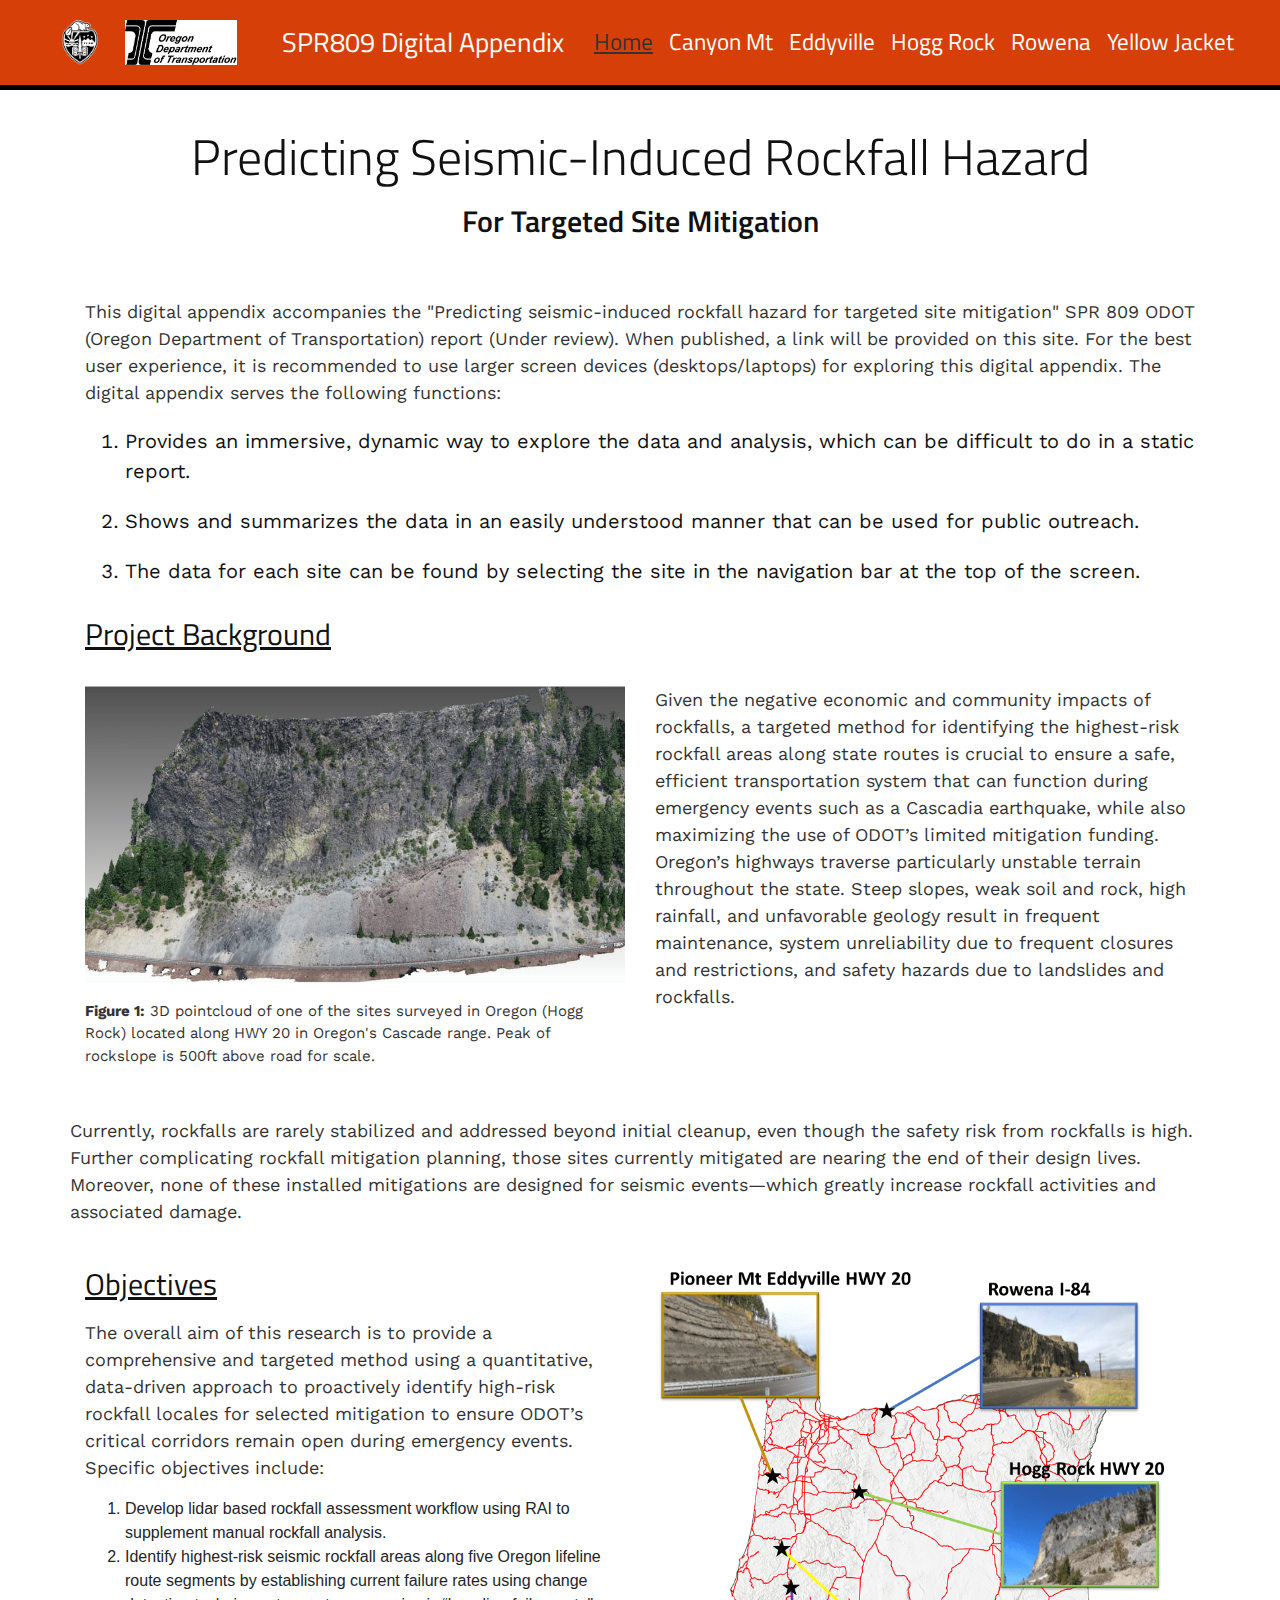
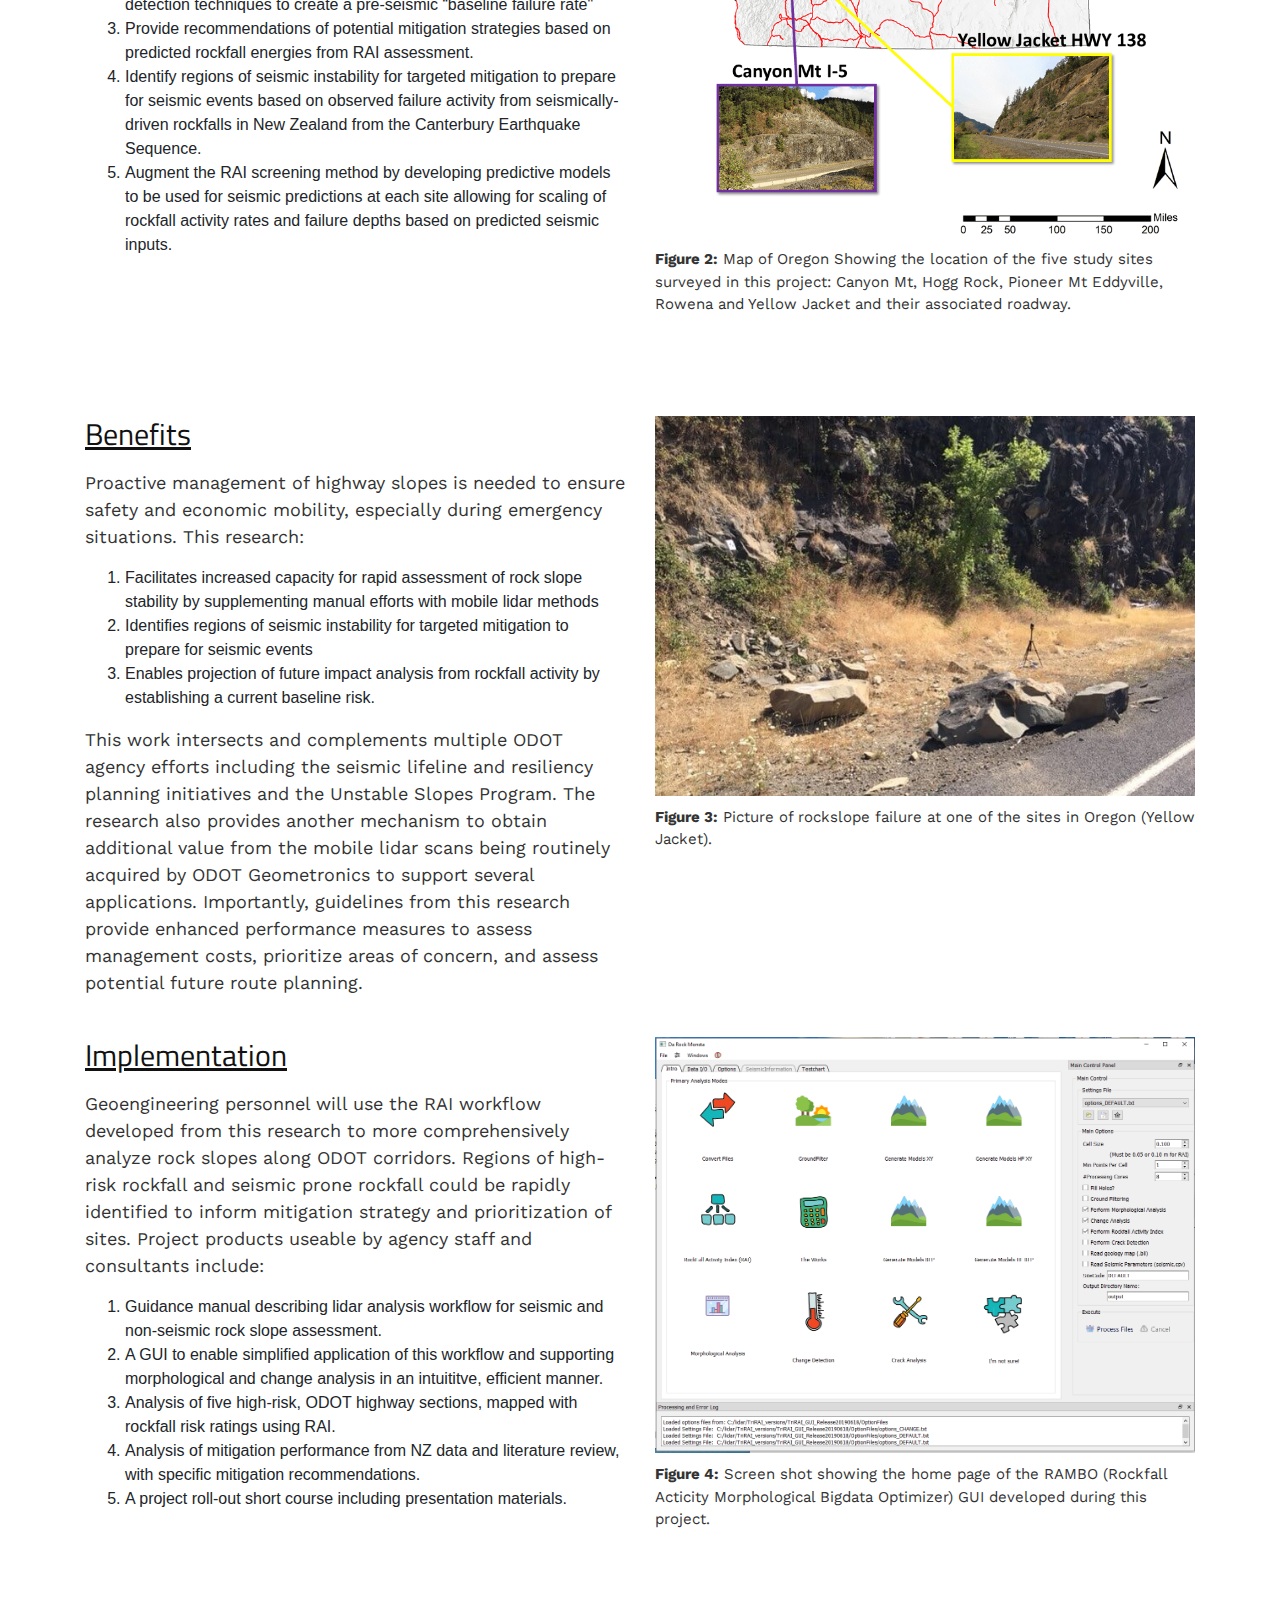
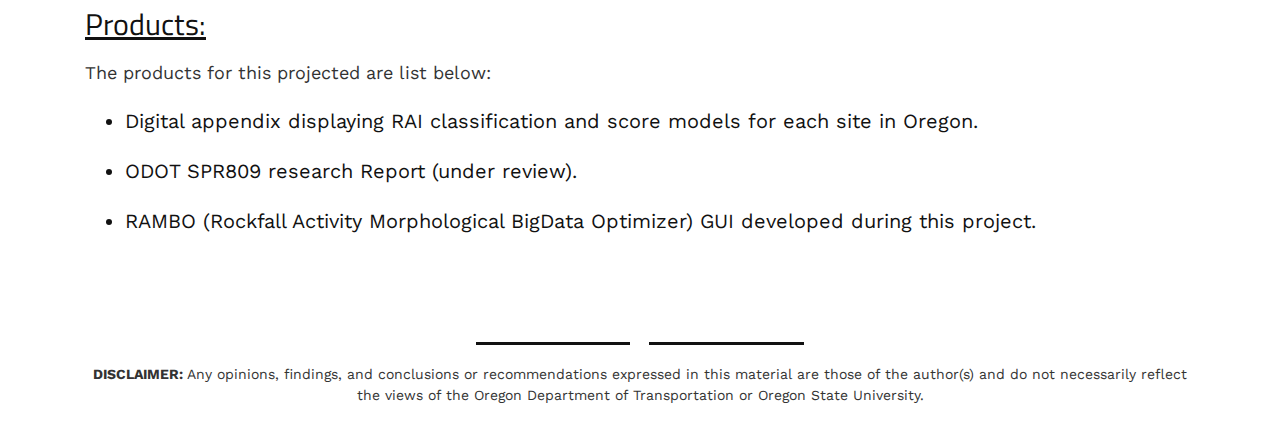
==== commit a98e8f64: "image updates" ====
--- a/index.html
+++ b/index.html
@@ -82,8 +82,8 @@
           <div class="row">
             <div class="col-lg-6">
               <img src="./img/hoggrock.png" style="width:100%;"
-                        srcset='../img/hoggrock.png 1920w,
-                        ./img/hoggrock.png 960w'
+                        srcset='./img/hoggrock.png 1920w,
+                        ./img/hoggrock_lowres.jpg 960w'
                         sizes="51vw">
                         <p class="figure no-figure-margin"><strong>Figure 1:</strong> 3D pointcloud of one of the sites surveyed in Oregon
                         (Hogg Rock) located along HWY 20 in Oregon's Cascade range. Peak of rockslope is 500ft above road for scale.</p>
